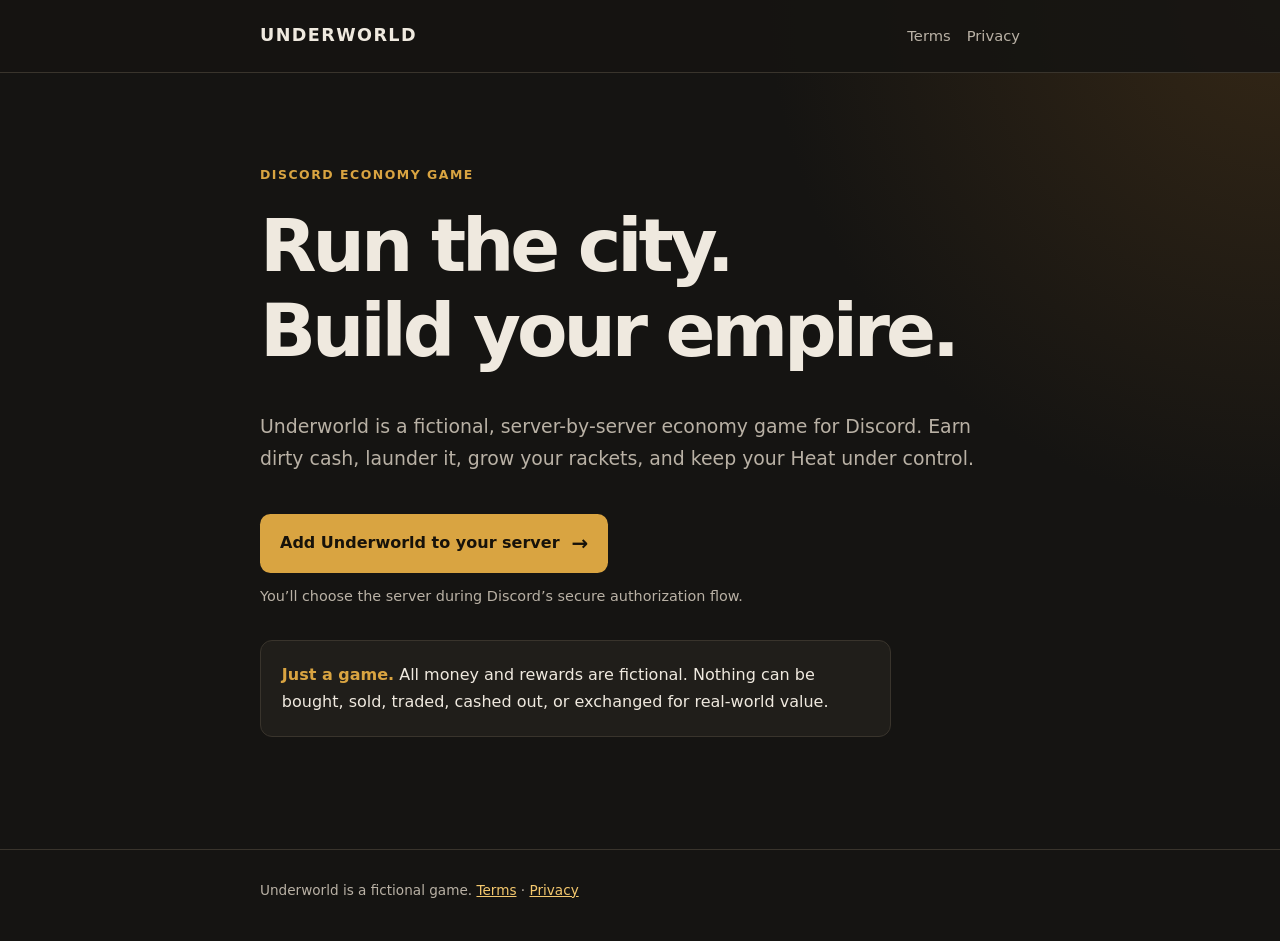
==== index.html @ 94f057f3 "Launch Underworld invite site" ====
<!doctype html>
<html lang="en">
<head>
  <meta charset="utf-8">
  <meta name="viewport" content="width=device-width, initial-scale=1">
  <meta name="description" content="Add Underworld, the fictional Discord economy game, to your server.">
  <title>Add Underworld to Discord</title>
  <link rel="stylesheet" href="site.css">
</head>
<body>
  <header>
    <div class="shell topbar">
      <a class="brand" href="index.html">Underworld</a>
      <nav aria-label="Primary navigation">
        <a href="terms.html">Terms</a>
        <a href="privacy.html">Privacy</a>
      </nav>
    </div>
  </header>

  <main class="shell invite-page">
    <p class="eyebrow">Discord economy game</p>
    <h1>Run the city.<br>Build your empire.</h1>
    <p class="lede">Underworld is a fictional, server-by-server economy game for Discord. Earn dirty cash, launder it, grow your rackets, and keep your Heat under control.</p>
    <a class="invite-button" href="https://discord.com/oauth2/authorize?client_id=1528008789599453214&amp;scope=bot%20applications.commands&amp;permissions=84992" target="_blank" rel="noopener noreferrer">Add Underworld to your server <span aria-hidden="true">→</span></a>
    <p class="invite-note">You’ll choose the server during Discord’s secure authorization flow.</p>

    <div class="promise invite-promise">
      <strong>Just a game.</strong> All money and rewards are fictional. Nothing can be bought, sold, traded, cashed out, or exchanged for real-world value.
    </div>
  </main>

  <footer>
    <div class="shell">Underworld is a fictional game. <a href="terms.html">Terms</a> · <a href="privacy.html">Privacy</a></div>
  </footer>
</body>
</html>
---- site.css ----
:root { color-scheme: dark; --ink:#efe9df; --muted:#b9b1a5; --paper:#151412; --panel:#201e1a; --line:#39342c; --gold:#d9a441; --max:760px; }
* { box-sizing:border-box; }
html { background:var(--paper); }
body { margin:0; background:radial-gradient(circle at top right,#342716 0,transparent 32rem),var(--paper); color:var(--ink); font:16px/1.65 Inter,ui-sans-serif,system-ui,-apple-system,"Segoe UI",sans-serif; }
a { color:#f4c86e; } a:hover { color:#ffe0a0; }
.shell { width:min(calc(100% - 2rem),var(--max)); margin:auto; }
header { background:rgb(21 20 18 / 88%); border-bottom:1px solid var(--line); }
.topbar { min-height:4.5rem; display:flex; align-items:center; justify-content:space-between; gap:1rem; }
.brand { color:var(--ink); font-size:1.1rem; font-weight:800; letter-spacing:.08em; text-decoration:none; text-transform:uppercase; }
nav { display:flex; gap:1rem; } nav a { color:var(--muted); font-size:.92rem; text-decoration:none; } nav a:hover,nav a[aria-current="page"] { color:var(--gold); }
main { padding:4.5rem 0; } h1,h2 { line-height:1.15; } h1 { font-size:clamp(2.25rem,8vw,4.6rem); letter-spacing:-.055em; margin:.35rem 0 1.2rem; } h2 { font-size:1.45rem; margin:3rem 0 .75rem; }
.eyebrow { color:var(--gold); font-size:.78rem; font-weight:800; letter-spacing:.12em; text-transform:uppercase; }.lede { color:var(--muted); font-size:1.18rem; max-width:62ch; }
.invite-page { min-height:calc(100vh - 10.2rem); display:flex; flex-direction:column; justify-content:center; padding:5rem 0; }.invite-button { align-items:center; background:var(--gold); border-radius:.65rem; color:#17120a; display:inline-flex; font-weight:900; gap:.75rem; justify-content:center; margin:1.35rem 0 0; max-width:max-content; padding:1rem 1.25rem; text-decoration:none; transition:background .15s ease,transform .15s ease; }.invite-button:hover { background:#f4c86e; color:#17120a; transform:translateY(-2px); }.invite-button span { font-size:1.25rem; line-height:1; }.invite-note { color:var(--muted); font-size:.9rem; margin:.75rem 0 0; }.invite-promise { margin:3rem 0 0; max-width:62ch; }
.grid { display:grid; gap:1rem; grid-template-columns:repeat(2,minmax(0,1fr)); margin:2.5rem 0; }.card,.promise { background:var(--panel); border:1px solid var(--line); border-radius:.75rem; padding:1.3rem; }.card h2 { margin:0 0 .45rem; }.card p { color:var(--muted); margin:0 0 1rem; }.card a { font-weight:700; text-decoration:none; }
.promise { margin:2rem 0; }.promise strong { color:var(--gold); }.notice { background:rgb(217 164 65 / 7%); border-left:3px solid var(--gold); color:var(--muted); margin:2rem 0; padding:.8rem 1rem; }
ul { padding-left:1.25rem; } li+li { margin-top:.45rem; } table { border-collapse:collapse; margin:1.25rem 0; width:100%; } th,td { border-bottom:1px solid var(--line); padding:.7rem; text-align:left; vertical-align:top; } th { color:var(--muted); font-size:.85rem; } code { background:#2c2924; border-radius:.3rem; color:#ffe0a0; padding:.12rem .32rem; }
footer { border-top:1px solid var(--line); color:var(--muted); font-size:.85rem; padding:1.8rem 0 2.5rem; } @media(max-width:520px){.grid{grid-template-columns:1fr}.topbar{align-items:flex-start;flex-direction:column;gap:.65rem;padding:1rem 0}main{padding:3rem 0}}
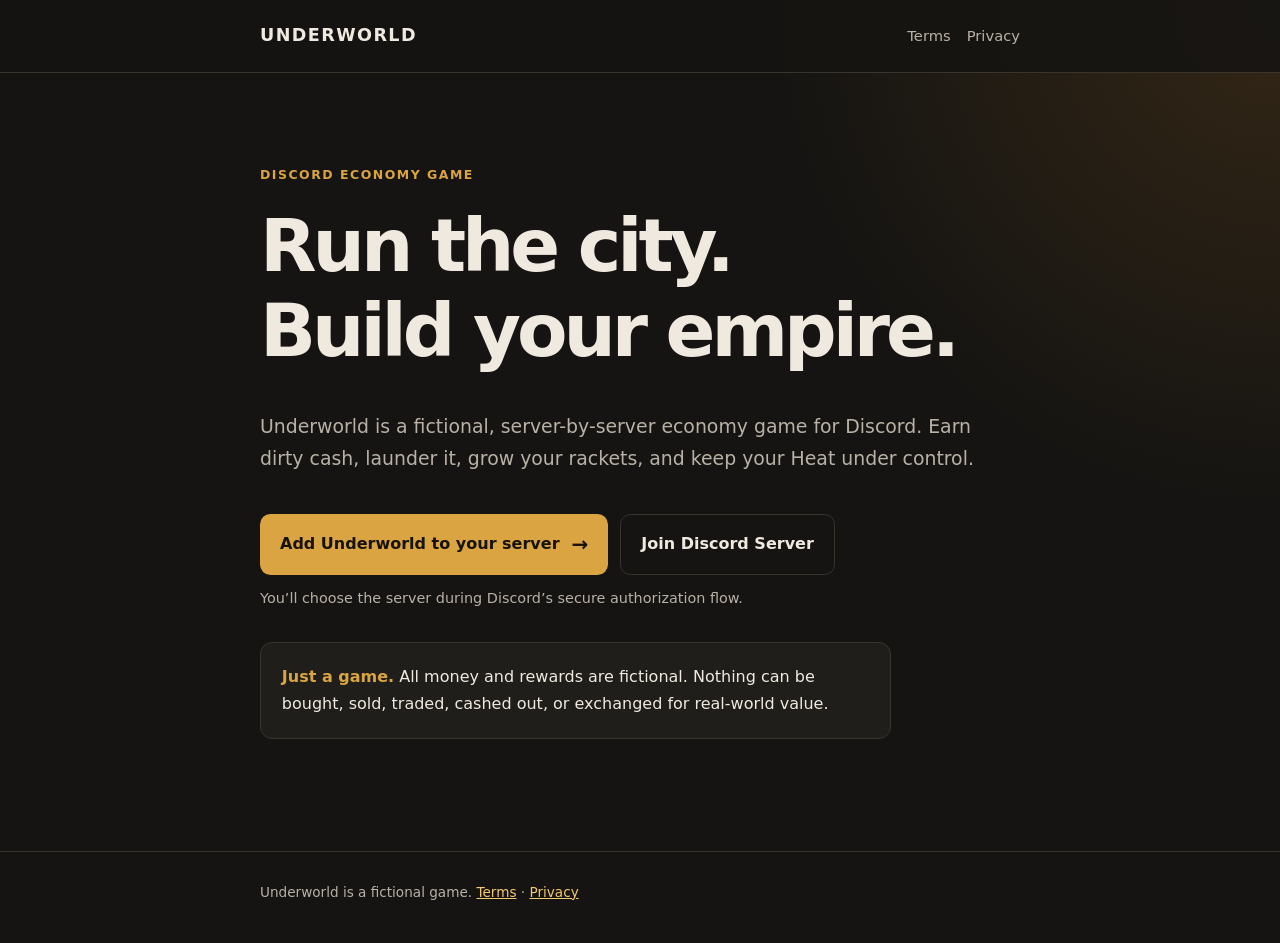
==== commit 3a904d0f: "Add Discord server button" ====
--- a/index.html
+++ b/index.html
@@ -6,6 +6,12 @@
   <meta name="description" content="Add Underworld, the fictional Discord economy game, to your server.">
   <title>Add Underworld to Discord</title>
   <link rel="stylesheet" href="site.css">
+  <!-- Privacy-friendly analytics by Plausible -->
+  <script async src="https://plausible.io/js/pa-GyqHx0YMHl3Pdd7LSScGl.js"></script>
+  <script>
+    window.plausible=window.plausible||function(){(plausible.q=plausible.q||[]).push(arguments)},plausible.init=plausible.init||function(i){plausible.o=i||{}};
+    plausible.init()
+  </script>
 </head>
 <body>
   <header>
@@ -22,7 +28,10 @@
     <p class="eyebrow">Discord economy game</p>
     <h1>Run the city.<br>Build your empire.</h1>
     <p class="lede">Underworld is a fictional, server-by-server economy game for Discord. Earn dirty cash, launder it, grow your rackets, and keep your Heat under control.</p>
-    <a class="invite-button" href="https://discord.com/oauth2/authorize?client_id=1528008789599453214&amp;scope=bot%20applications.commands&amp;permissions=84992" target="_blank" rel="noopener noreferrer">Add Underworld to your server <span aria-hidden="true">→</span></a>
+    <div class="invite-actions">
+      <a class="invite-button plausible-event-name=Add+Bot+Click" href="https://discord.com/oauth2/authorize?client_id=1528008789599453214&amp;scope=bot%20applications.commands&amp;permissions=84992" target="_blank" rel="noopener noreferrer">Add Underworld to your server <span aria-hidden="true">→</span></a>
+      <a class="discord-button plausible-event-name=Join+Discord+Server" href="/discord/">Join Discord Server</a>
+    </div>
     <p class="invite-note">You’ll choose the server during Discord’s secure authorization flow.</p>
 
     <div class="promise invite-promise">
--- a/site.css
+++ b/site.css
@@ -10,7 +10,7 @@
 nav { display:flex; gap:1rem; } nav a { color:var(--muted); font-size:.92rem; text-decoration:none; } nav a:hover,nav a[aria-current="page"] { color:var(--gold); }
 main { padding:4.5rem 0; } h1,h2 { line-height:1.15; } h1 { font-size:clamp(2.25rem,8vw,4.6rem); letter-spacing:-.055em; margin:.35rem 0 1.2rem; } h2 { font-size:1.45rem; margin:3rem 0 .75rem; }
 .eyebrow { color:var(--gold); font-size:.78rem; font-weight:800; letter-spacing:.12em; text-transform:uppercase; }.lede { color:var(--muted); font-size:1.18rem; max-width:62ch; }
-.invite-page { min-height:calc(100vh - 10.2rem); display:flex; flex-direction:column; justify-content:center; padding:5rem 0; }.invite-button { align-items:center; background:var(--gold); border-radius:.65rem; color:#17120a; display:inline-flex; font-weight:900; gap:.75rem; justify-content:center; margin:1.35rem 0 0; max-width:max-content; padding:1rem 1.25rem; text-decoration:none; transition:background .15s ease,transform .15s ease; }.invite-button:hover { background:#f4c86e; color:#17120a; transform:translateY(-2px); }.invite-button span { font-size:1.25rem; line-height:1; }.invite-note { color:var(--muted); font-size:.9rem; margin:.75rem 0 0; }.invite-promise { margin:3rem 0 0; max-width:62ch; }
+.invite-page { min-height:calc(100vh - 10.2rem); display:flex; flex-direction:column; justify-content:center; padding:5rem 0; }.invite-actions { display:flex; flex-wrap:wrap; gap:.75rem; margin:1.35rem 0 0; }.invite-button,.discord-button { align-items:center; border-radius:.65rem; display:inline-flex; font-weight:900; gap:.75rem; justify-content:center; max-width:max-content; padding:1rem 1.25rem; text-decoration:none; transition:background .15s ease,transform .15s ease; }.invite-button { background:var(--gold); color:#17120a; }.invite-button:hover { background:#f4c86e; color:#17120a; transform:translateY(-2px); }.discord-button { border:1px solid var(--line); color:var(--ink); }.discord-button:hover { background:var(--panel); color:var(--ink); transform:translateY(-2px); }.invite-button span { font-size:1.25rem; line-height:1; }.invite-note { color:var(--muted); font-size:.9rem; margin:.75rem 0 0; }.invite-promise { margin:3rem 0 0; max-width:62ch; }
 .grid { display:grid; gap:1rem; grid-template-columns:repeat(2,minmax(0,1fr)); margin:2.5rem 0; }.card,.promise { background:var(--panel); border:1px solid var(--line); border-radius:.75rem; padding:1.3rem; }.card h2 { margin:0 0 .45rem; }.card p { color:var(--muted); margin:0 0 1rem; }.card a { font-weight:700; text-decoration:none; }
 .promise { margin:2rem 0; }.promise strong { color:var(--gold); }.notice { background:rgb(217 164 65 / 7%); border-left:3px solid var(--gold); color:var(--muted); margin:2rem 0; padding:.8rem 1rem; }
 ul { padding-left:1.25rem; } li+li { margin-top:.45rem; } table { border-collapse:collapse; margin:1.25rem 0; width:100%; } th,td { border-bottom:1px solid var(--line); padding:.7rem; text-align:left; vertical-align:top; } th { color:var(--muted); font-size:.85rem; } code { background:#2c2924; border-radius:.3rem; color:#ffe0a0; padding:.12rem .32rem; }
